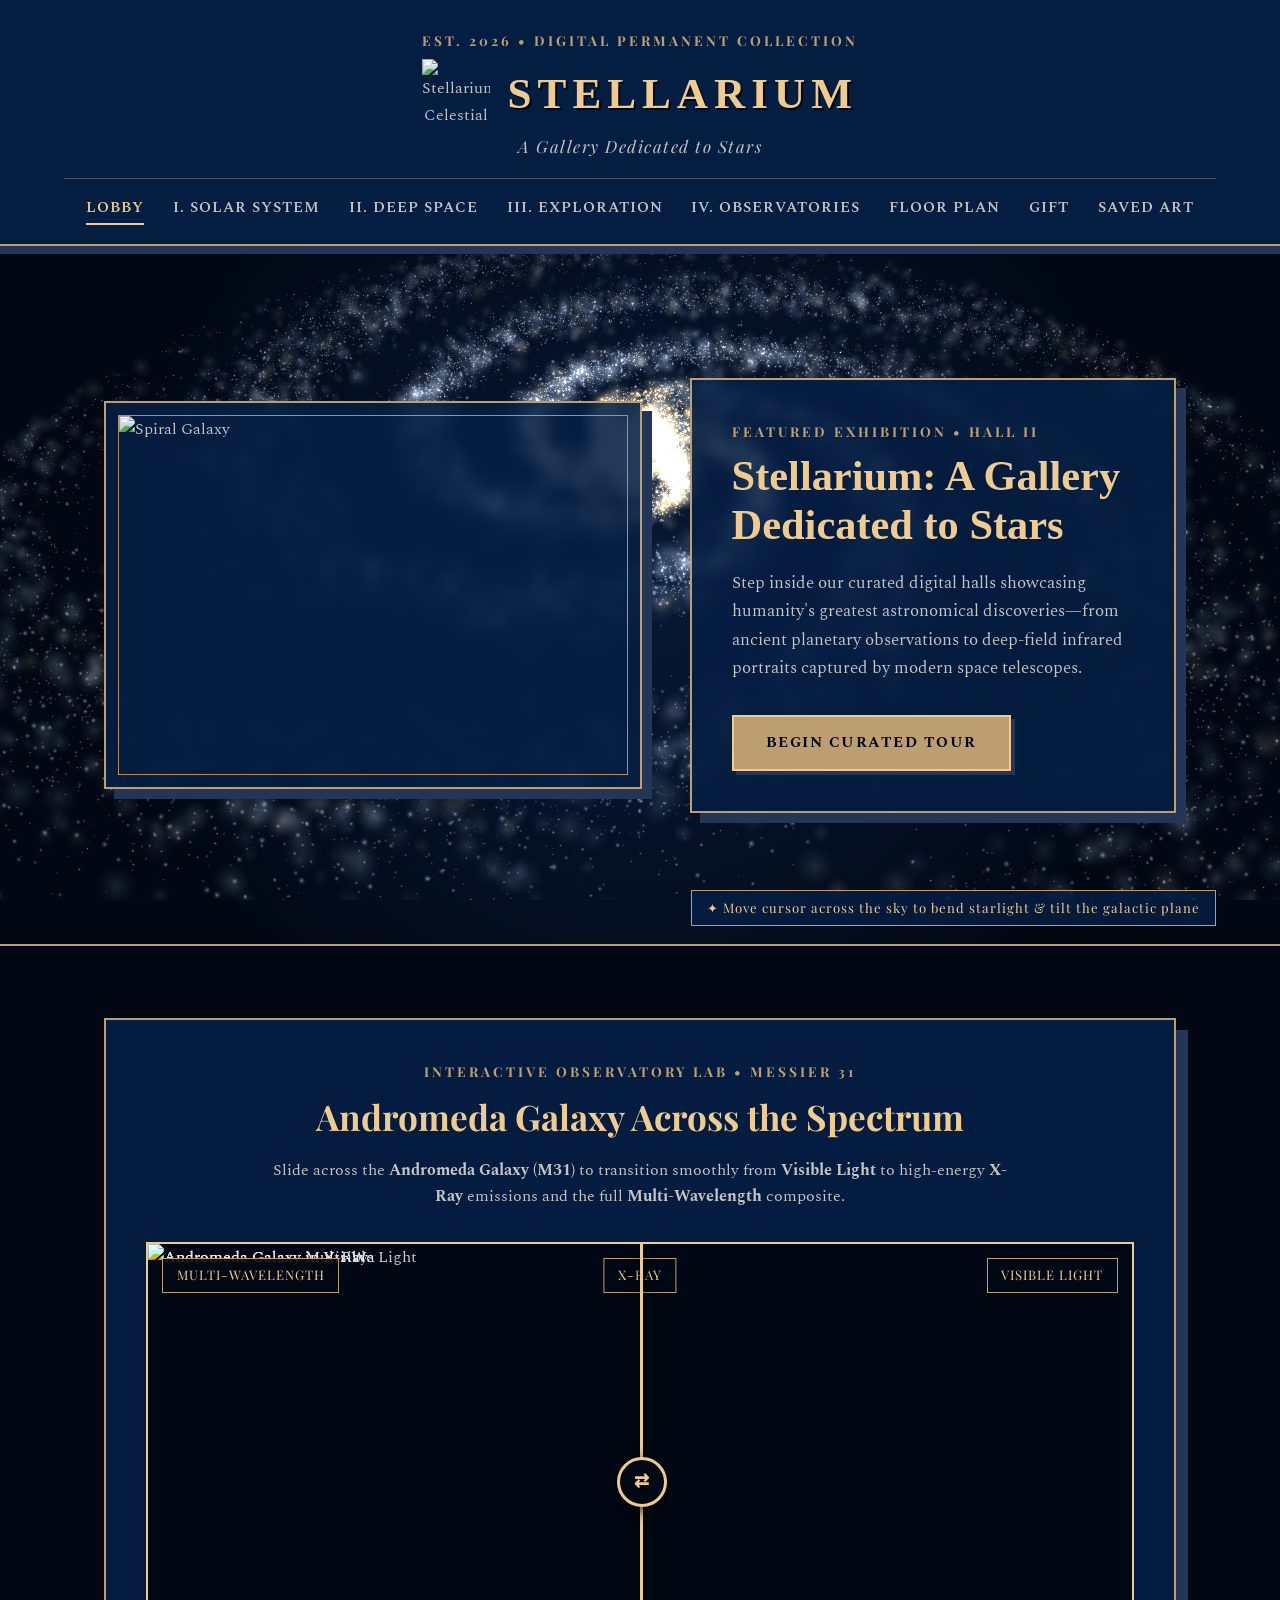
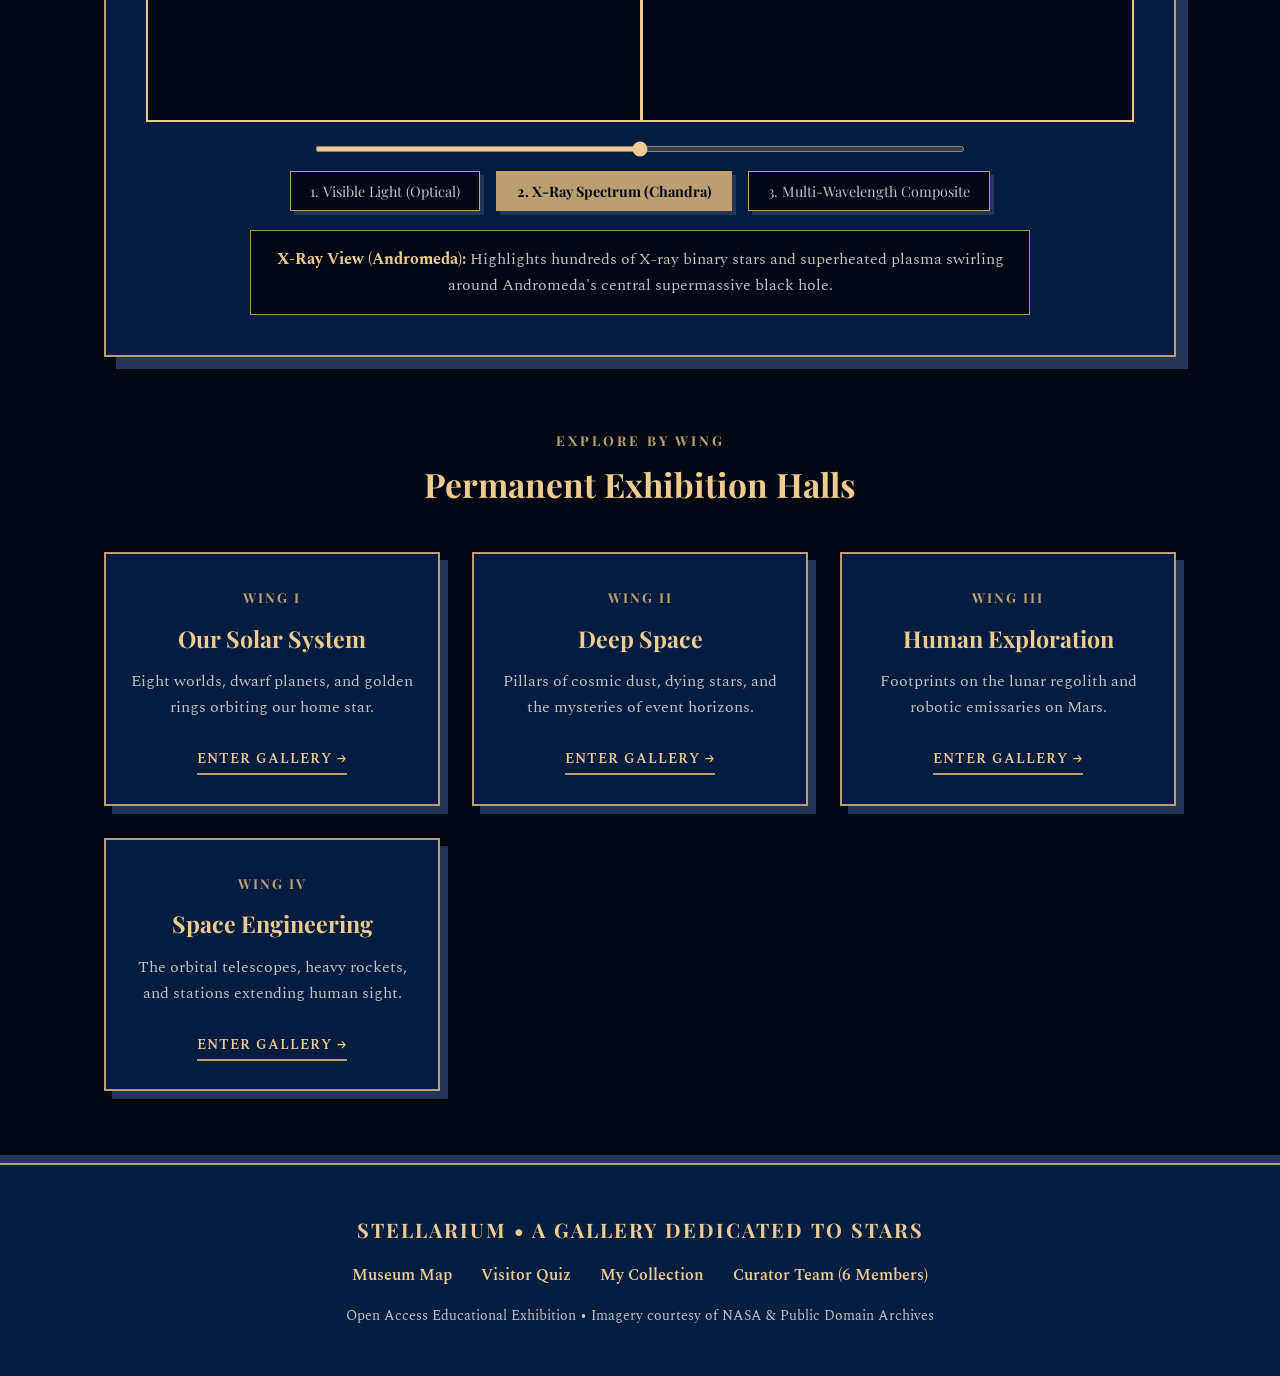
==== index.html @ 86d5f146 "Fixed navigation paths, added mobile hamburger menu, and refactored halls and curators to JS data" ====
<!DOCTYPE html>
<html lang="en">
<head>
  <meta charset="UTF-8" />
  <meta name="viewport" content="width=device-width, initial-scale=1.0" />
  <title>STELLARIUM | A Gallery Dedicated to Stars</title>

  <!-- Google Fonts: Playfair Display & Spectral -->
  <link rel="preconnect" href="https://fonts.googleapis.com">
  <link rel="preconnect" href="https://fonts.gstatic.com" crossorigin>
  <link href="https://fonts.googleapis.com/css2?family=Playfair+Display:ital,wght@0,500;0,700;1,400&family=Spectral:ital,wght@0,400;0,600;1,400&display=swap" rel="stylesheet">

  <!-- Separated Stylesheet -->
  <link rel="stylesheet" href="css/styles.css" />
</head>
<body>

  <!-- FULL-BLEED SPIRAL GALAXY CANVAS (SILVER PLATE + GOLDEN SPOTS) -->
  <canvas id="galaxy-webgl-canvas" aria-hidden="true"></canvas>

  <header>
    <div class="subtitle">Est. 2026 • Digital Permanent Collection</div>
    <div class="brand-lockup">
      <div class="logo-frame" id="logoContainer">
        <!-- Loads image_d9ae09.png and converts black ink on white into transparent Golden Egg emblem -->
        <img id="rawLogoImg" src="images/image_d9ae09.jpeg" alt="Stellarium Celestial Ring Logo">
      </div>
      <div class="brand">STELLARIUM</div>
    </div>
    <div class="tagline">A Gallery Dedicated to Stars</div>
    <button
      type="button"
      class="nav-toggle"
      id="navToggle"
      aria-expanded="false"
      aria-controls="primaryNav"
      aria-label="Toggle navigation menu"
    >
      <span class="nav-toggle-bars" aria-hidden="true">
        <span></span>
        <span></span>
        <span></span>
      </span>
      <span class="nav-toggle-label">Menu</span>
    </button>
    <nav id="primaryNav" aria-label="Primary museum navigation">
      <a href="index.html" class="active">Lobby</a>
      <a href="pages/solar-system.html">I. Solar System</a>
      <a href="pages/deep-space.html">II. Deep Space</a>
      <a href="pages/exploration.html">III. Exploration</a>
      <a href="pages/telescopes.html">IV. Observatories</a>
      <a href="pages/map.html">Floor Plan</a>
      <a href="pages/gift.html">Gift</a>
      <a href="pages/my-collection.html">Saved Art</a>
    </nav>
  </header>

  <!-- LARGE INTERACTIVE GALAXY STAGE + HERO OVERLAY -->
  <section class="galaxy-hero-stage">
    <div class="hero-split">
      <div class="hero-frame">
        <img src="https://images.unsplash.com/photo-1543722530-d2c3201371e7?auto=format&fit=crop&w=900&q=80" alt="Spiral Galaxy">
      </div>
      <div class="hero-text">
        <div class="subtitle">Featured Exhibition • Hall II</div>
        <h1>Stellarium: A Gallery Dedicated to Stars</h1>
        <p>Step inside our curated digital halls showcasing humanity's greatest astronomical discoveries—from ancient planetary observations to deep-field infrared portraits captured by modern space telescopes.</p>
        <a href="pages/gift.html" class="gold-btn">Begin Curated Tour</a>
      </div>
    </div>
    <div class="galaxy-hud-badge">✦ Move cursor across the sky to bend starlight &amp; tilt the galactic plane</div>
  </section>

  <!-- INTERACTIVE MULTI-WAVELENGTH EXPLORER: ANDROMEDA GALAXY (M31) -->
  <section class="wavelength-section">
    <div class="wavelength-panel">
      <div class="wavelength-header">
        <div class="subtitle">Interactive Observatory Lab • Messier 31</div>
        <h2>Andromeda Galaxy Across the Spectrum</h2>
        <p>Slide across the <strong>Andromeda Galaxy (M31)</strong> to transition smoothly from <strong>Visible Light</strong> to high-energy <strong>X-Ray</strong> emissions and the full <strong>Multi-Wavelength</strong> composite.</p>
      </div>

      <div class="spectrum-viewer" id="spectrumViewer">
        <!-- Base Layer (Right Side): Visible Light -->
        <div class="spectrum-layer">
          <img class="img-visible" src="https://images.unsplash.com/photo-1506703719100-a0f3a48c0f86?auto=format&fit=crop&w=1500&q=85" alt="Andromeda Galaxy in Visible Light">
        </div>

        <!-- Middle Layer: X-Ray Spectrum -->
        <div class="spectrum-layer" id="layerXray">
          <img class="img-xray" src="https://images.unsplash.com/photo-1506703719100-a0f3a48c0f86?auto=format&fit=crop&w=1500&q=85" alt="Andromeda Galaxy in X-Ray">
        </div>

        <!-- Top Layer (Left Side): Multi-Wavelength Composite -->
        <div class="spectrum-layer" id="layerMulti">
          <img class="img-multi" src="https://images.unsplash.com/photo-1506703719100-a0f3a48c0f86?auto=format&fit=crop&w=1500&q=85" alt="Andromeda Galaxy Multi-Wavelength Composite">
        </div>

        <!-- Corner Spectrum Indicators -->
        <span class="zone-badge badge-left">Multi-Wavelength</span>
        <span class="zone-badge badge-center">X-Ray</span>
        <span class="zone-badge badge-right">Visible Light</span>

        <!-- Draggable Golden Divider Handle -->
        <div class="slider-divider" id="sliderDivider">
          <div class="slider-knob">⇄</div>
        </div>
      </div>

      <div class="spectrum-controls">
        <input type="range" min="0" max="100" step="0.1" value="50" class="range-track" id="spectrumRange" aria-label="Andromeda wavelength spectrum slider">
        
        <div class="spectrum-tabs">
          <button type="button" class="spec-btn" onclick="setTargetSpectrum(12)">1. Visible Light (Optical)</button>
          <button type="button" class="spec-btn active" onclick="setTargetSpectrum(50)">2. X-Ray Spectrum (Chandra)</button>
          <button type="button" class="spec-btn" onclick="setTargetSpectrum(88)">3. Multi-Wavelength Composite</button>
        </div>

        <div class="spectrum-caption" id="spectrumCaption">
          <strong style="color: #F0CB90;">X-Ray View (Andromeda):</strong> Highlights hundreds of X-ray binary stars and superheated plasma swirling around Andromeda's central supermassive black hole.
        </div>
      </div>
    </div>
  </section>

  <section class="rooms">
    <div class="rooms-header">
      <div class="subtitle">Explore By Wing</div>
      <h2>Permanent Exhibition Halls</h2>
    </div>
    <div class="room-list" id="roomList" aria-live="polite"></div>
  </section>

  <footer>
    <h3 style="letter-spacing: 2px; font-size: 1.25rem;">STELLARIUM • A GALLERY DEDICATED TO STARS</h3>
    <div class="footer-links">
      <a href="pages/map.html">Museum Map</a>
      <a href="pages/quiz.html">Visitor Quiz</a>
      <a href="pages/my-collection.html">My Collection</a>
      <a href="pages/about.html">Curator Team (6 Members)</a>
    </div>
    <p style="font-size: 0.88rem;">Open Access Educational Exhibition • Imagery courtesy of NASA &amp; Public Domain Archives</p>
  </footer>

  <!-- Exhibition Hall & Interactive Gallery Scripts -->
  <script src="js/app.js"></script>

</body>
</html>
---- css/styles.css ----
:root {
  --bg-abyss: #010814;       /* Deep dark black with a hint of blue */
  --panel-oxford: #041E42;   /* Oxford Blue / Night Sky for panels */
  --text-silver: #C4C4C4;    /* Silver Plate text */
  --gold-main: #BC9E70;      /* Golden Egg border */
  --gold-light: #F0CB90;     /* Golden Egg highlight */
  --gold-dark: #B39053;      /* Golden Egg deep */
  --shadow-thick: #233658;   /* Thick architectural shadow */
}

* {
  box-sizing: border-box;
  margin: 0;
  padding: 0;
}

/* Default Body Text: Spectral */
body {
  font-family: 'Spectral', Georgia, serif;
  background-color: var(--bg-abyss);
  color: var(--text-silver);
  line-height: 1.65;
  overflow-x: hidden;
}

/* Main Heading Titles: Times New Roman */
h1, .brand {
  font-family: 'Times New Roman', Times, serif;
  color: var(--gold-light);
}

/* Subheadings: Playfair Display */
h2, h3, h4, .subtitle, .room-num {
  font-family: 'Playfair Display', Georgia, serif;
  color: var(--gold-light);
}

a {
  color: inherit;
  text-decoration: none;
}

/* Visible Keyboard Focus States */
a:focus-visible,
button:focus-visible,
input:focus-visible,
[tabindex]:focus-visible {
  outline: 2px solid var(--gold-light);
  outline-offset: 3px;
  box-shadow: 0 0 0 4px var(--bg-abyss);
}

/* HEADER: Stacked Centered Museum Masthead */
header {
  position: relative;
  z-index: 20;
  text-align: center;
  padding: 1.8rem 5% 1.2rem;
  border-bottom: 2px solid var(--gold-main);
  background-color: var(--panel-oxford);
  box-shadow: 0 8px 0 var(--shadow-thick);
}

.subtitle {
  font-size: 0.85rem;
  letter-spacing: 3px;
  text-transform: uppercase;
  font-weight: 700;
  color: var(--gold-main);
}

/* Logo + Title Lockup */
.brand-lockup {
  display: inline-flex;
  align-items: center;
  justify-content: center;
  gap: 1.1rem;
  margin: 0.4rem 0 0.25rem;
}

.logo-frame {
  width: 68px;
  height: 68px;
  display: flex;
  align-items: center;
  justify-content: center;
  flex-shrink: 0;
}

.logo-frame img,
.logo-frame canvas {
  width: 100%;
  height: 100%;
  object-fit: contain;
  display: block;
  transition: transform 0.6s ease;
}

.brand-lockup:hover .logo-frame img,
.brand-lockup:hover .logo-frame canvas {
  transform: rotate(15deg) scale(1.06);
}

.brand {
  font-size: 2.7rem;
  letter-spacing: 6px;
  margin: 0;
  font-weight: bold;
  text-shadow: 2px 2px 0 var(--bg-abyss);
}

.tagline {
  font-family: 'Playfair Display', Georgia, serif;
  font-style: italic;
  color: var(--text-silver);
  font-size: 1.05rem;
  letter-spacing: 1.5px;
  margin-bottom: 1.1rem;
}

/* Hamburger Toggle (Hidden on Desktop, Shown < 850px) */
.nav-toggle {
  display: none;
  align-items: center;
  justify-content: center;
  gap: 0.65rem;
  margin: 0.35rem auto 0;
  padding: 0.55rem 1.25rem;
  background-color: var(--bg-abyss);
  color: var(--gold-light);
  border: 2px solid var(--gold-main);
  box-shadow: 4px 4px 0 var(--shadow-thick);
  font-family: 'Playfair Display', Georgia, serif;
  font-size: 0.9rem;
  font-weight: 700;
  letter-spacing: 1.5px;
  text-transform: uppercase;
  cursor: pointer;
  transition: background-color 0.2s ease, color 0.2s ease, border-color 0.2s ease;
}

.nav-toggle:hover,
.nav-toggle[aria-expanded="true"] {
  background-color: var(--gold-main);
  color: var(--bg-abyss);
  border-color: var(--gold-light);
}

.nav-toggle:focus-visible {
  outline: 2px solid var(--gold-light);
  outline-offset: 3px;
  box-shadow: 0 0 0 4px var(--bg-abyss), 4px 4px 0 var(--shadow-thick);
}

.nav-toggle-bars {
  display: inline-flex;
  flex-direction: column;
  justify-content: space-between;
  width: 18px;
  height: 13px;
}

.nav-toggle-bars span {
  display: block;
  width: 100%;
  height: 2px;
  background-color: currentColor;
  transition: transform 0.22s ease, opacity 0.22s ease;
}

.nav-toggle[aria-expanded="true"] .nav-toggle-bars span:nth-child(1) {
  transform: translateY(5.5px) rotate(45deg);
}

.nav-toggle[aria-expanded="true"] .nav-toggle-bars span:nth-child(2) {
  opacity: 0;
}

.nav-toggle[aria-expanded="true"] .nav-toggle-bars span:nth-child(3) {
  transform: translateY(-5.5px) rotate(-45deg);
}

nav {
  display: flex;
  justify-content: center;
  flex-wrap: wrap;
  gap: 1.8rem;
  padding-top: 1rem;
  border-top: 1px solid rgba(240, 203, 144, 0.3);
  font-family: 'Spectral', serif;
  font-size: 0.95rem;
  font-weight: 600;
  letter-spacing: 1px;
  text-transform: uppercase;
}

nav a {
  color: var(--text-silver);
  transition: 0.2s;
  padding-bottom: 3px;
  border-bottom: 2px solid transparent;
}

nav a:hover,
nav a.active,
nav a:focus-visible {
  color: var(--gold-light);
  border-bottom-color: var(--gold-light);
}

/* LARGE INTERACTIVE GALAXY HERO STAGE */
.galaxy-hero-stage {
  position: relative;
  width: 100%;
  min-height: 700px;
  display: flex;
  align-items: center;
  justify-content: center;
  border-bottom: 2px solid var(--gold-main);
  overflow: hidden;
  background: radial-gradient(circle at 50% 48%, #071936 0%, var(--bg-abyss) 72%);
}

#galaxy-webgl-canvas {
  position: fixed;
  top: 0;
  left: 0;
  width: 100vw;
  height: 100vh;
  z-index: 1;
  pointer-events: none;
  display: block;
}

.galaxy-hud-badge {
  position: absolute;
  bottom: 18px;
  right: 5%;
  z-index: 6;
  background: rgba(4, 30, 66, 0.85);
  border: 1px solid var(--gold-main);
  padding: 0.4rem 0.95rem;
  font-size: 0.82rem;
  letter-spacing: 1px;
  color: var(--gold-light);
  font-family: 'Playfair Display', serif;
  pointer-events: none;
}

/* SPLIT FEATURE HERO OVERLAYING THE SPIRAL GALAXY */
.hero-split {
  position: relative;
  z-index: 5;
  max-width: 1200px;
  width: 100%;
  margin: 3.5rem auto;
  padding: 0 5%;
  display: grid;
  grid-template-columns: 1.05fr 0.95fr;
  gap: 3rem;
  align-items: center;
}

.hero-frame {
  border: 2px solid var(--gold-main);
  padding: 12px;
  background: rgba(4, 30, 66, 0.88);
  backdrop-filter: blur(6px);
  box-shadow: 10px 10px 0 var(--shadow-thick);
}

.hero-frame img {
  width: 100%;
  display: block;
  height: 360px;
  object-fit: cover;
  border: 1px solid var(--gold-dark);
}

/* Text panels in Oxford Blue (#041E42) with Golden Egg border & Thick #233658 Shadow */
.hero-text {
  background: rgba(4, 30, 66, 0.88);
  backdrop-filter: blur(6px);
  border: 2px solid var(--gold-main);
  padding: 2.5rem;
  box-shadow: 10px 10px 0 var(--shadow-thick);
}

.hero-text h1 {
  font-size: 2.65rem;
  line-height: 1.15;
  margin: 0.6rem 0 1.2rem;
}

.hero-text p {
  color: var(--text-silver);
  margin-bottom: 2rem;
  font-size: 1.08rem;
}

.gold-btn {
  display: inline-block;
  padding: 0.85rem 2rem;
  border: 2px solid var(--gold-light);
  background: var(--gold-main);
  color: var(--bg-abyss);
  font-family: 'Spectral', serif;
  font-size: 0.95rem;
  font-weight: 700;
  letter-spacing: 1.5px;
  text-transform: uppercase;
  transition: 0.25s;
  box-shadow: 4px 4px 0 var(--shadow-thick);
  cursor: pointer;
}

.gold-btn:hover {
  background: var(--gold-light);
  transform: translate(-2px, -2px);
  box-shadow: 6px 6px 0 var(--shadow-thick);
}

/* VIEWSPACE-INSPIRED MULTI-WAVELENGTH SLIDER SECTION */
.wavelength-section {
  position: relative;
  z-index: 5;
  max-width: 1200px;
  margin: 4.5rem auto;
  padding: 0 5%;
}

.wavelength-panel {
  background: rgba(4, 30, 66, 0.94);
  border: 2px solid var(--gold-main);
  padding: 2.5rem;
  box-shadow: 12px 12px 0 var(--shadow-thick);
}

.wavelength-header {
  text-align: center;
  max-width: 760px;
  margin: 0 auto 2rem;
}

.wavelength-header h2 {
  font-size: 2.2rem;
  margin: 0.3rem 0 0.7rem;
}

.spectrum-viewer {
  position: relative;
  width: 100%;
  height: 480px;
  border: 2px solid var(--gold-light);
  overflow: hidden;
  user-select: none;
  -webkit-user-select: none;
  background: var(--bg-abyss);
  cursor: ew-resize;
  touch-action: pan-y;
}

.spectrum-layer {
  position: absolute;
  inset: 0;
  width: 100%;
  height: 100%;
  will-change: clip-path;
}

.spectrum-layer img {
  width: 100%;
  height: 100%;
  object-fit: cover;
  display: block;
  pointer-events: none;
}

/* Andromeda Galaxy Spectrum Treatments */
.img-visible {
  filter: contrast(1.06) saturate(1.1) brightness(1.02);
}

.img-xray {
  filter: hue-rotate(190deg) saturate(2.5) contrast(1.38) brightness(1.08);
}

.img-multi {
  filter: hue-rotate(315deg) saturate(2.05) contrast(1.3) brightness(1.08);
}

/* Spectrum Zone Labels inside the viewer */
.zone-badge {
  position: absolute;
  top: 14px;
  padding: 0.35rem 0.85rem;
  background: rgba(1, 8, 20, 0.88);
  border: 1px solid var(--gold-main);
  color: var(--gold-light);
  font-family: 'Playfair Display', serif;
  font-size: 0.82rem;
  letter-spacing: 1px;
  text-transform: uppercase;
  pointer-events: none;
  z-index: 5;
}

.badge-left { left: 14px; }
.badge-center { left: 50%; transform: translateX(-50%); }
.badge-right { right: 14px; }

/* Draggable Golden Divider Handle */
.slider-divider {
  position: absolute;
  top: 0;
  bottom: 0;
  left: 50%;
  width: 3px;
  background: var(--gold-light);
  box-shadow: 0 0 14px rgba(0, 0, 0, 0.9);
  z-index: 10;
  pointer-events: none;
  will-change: left;
}

.slider-knob {
  position: absolute;
  top: 50%;
  left: 50%;
  transform: translate(-50%, -50%);
  width: 50px;
  height: 50px;
  border-radius: 50%;
  background: var(--bg-abyss);
  border: 3px solid var(--gold-light);
  color: var(--gold-light);
  display: flex;
  align-items: center;
  justify-content: center;
  font-weight: bold;
  font-size: 1.15rem;
  box-shadow: 0 4px 16px rgba(0, 0, 0, 0.8);
  transition: transform 0.2s ease, background-color 0.2s ease;
}

.spectrum-viewer:hover .slider-knob,
.spectrum-viewer.dragging .slider-knob {
  transform: translate(-50%, -50%) scale(1.1);
  background: var(--panel-oxford);
}

/* Controls & Live Wavelength Description */
.spectrum-controls {
  margin-top: 1.5rem;
  display: flex;
  flex-direction: column;
  align-items: center;
  gap: 1.2rem;
}

.range-track {
  width: 100%;
  max-width: 650px;
  accent-color: var(--gold-light);
  cursor: pointer;
  height: 6px;
}

.spectrum-tabs {
  display: flex;
  gap: 1rem;
  flex-wrap: wrap;
  justify-content: center;
}

.spec-btn {
  background: var(--bg-abyss);
  color: var(--text-silver);
  border: 1px solid var(--gold-main);
  padding: 0.55rem 1.2rem;
  font-family: 'Playfair Display', serif;
  font-size: 0.9rem;
  cursor: pointer;
  transition: 0.2s;
  box-shadow: 4px 4px 0 var(--shadow-thick);
}

.spec-btn.active, .spec-btn:hover {
  background: var(--gold-main);
  color: var(--bg-abyss);
  font-weight: 700;
}

.spectrum-caption {
  text-align: center;
  max-width: 780px;
  background: var(--bg-abyss);
  border: 1px solid var(--gold-dark);
  padding: 1rem 1.5rem;
  font-size: 0.98rem;
  color: var(--text-silver);
}

/* GALLERY ROOMS */
.rooms {
  position: relative;
  z-index: 5;
  max-width: 1200px;
  margin: 4.5rem auto;
  padding: 0 5%;
}

.rooms-header {
  text-align: center;
  margin-bottom: 2.5rem;
}

.rooms-header h2 {
  font-size: 2.1rem;
  margin-top: 0.3rem;
}

.room-list {
  display: grid;
  grid-template-columns: repeat(auto-fit, minmax(250px, 1fr));
  gap: 2rem;
}

.room-card {
  background: rgba(4, 30, 66, 0.94);
  border: 2px solid var(--gold-main);
  padding: 2rem 1.5rem;
  text-align: center;
  box-shadow: 8px 8px 0 var(--shadow-thick);
  transition: transform 0.25s ease, box-shadow 0.25s ease;
}

.room-card:hover {
  transform: translate(-4px, -4px);
  border-color: var(--gold-light);
  box-shadow: 12px 12px 0 var(--shadow-thick);
}

.room-num {
  font-size: 0.85rem;
  letter-spacing: 2px;
  font-weight: 700;
  color: var(--gold-main);
}

.room-card h3 {
  font-size: 1.45rem;
  margin: 0.7rem 0;
}

.room-card p {
  color: var(--text-silver);
  font-size: 0.98rem;
  margin-bottom: 1.5rem;
}

.room-card a {
  color: var(--gold-light);
  font-weight: 600;
  font-size: 0.9rem;
  text-transform: uppercase;
  letter-spacing: 1px;
  border-bottom: 2px solid var(--gold-main);
  padding-bottom: 3px;
  transition: 0.2s;
}

.room-card a:hover {
  color: #ffffff;
  border-bottom-color: #ffffff;
}

/* SHARED EMPTY-STATE PLAQUE (Dynamic Grids / Filters) */
.empty-state {
  grid-column: 1 / -1;
  background: rgba(4, 30, 66, 0.94);
  border: 2px solid var(--gold-main);
  padding: 2.5rem 1.8rem;
  text-align: center;
  box-shadow: 8px 8px 0 var(--shadow-thick);
}

.empty-state h3 {
  font-size: 1.45rem;
  margin: 0.45rem 0 0.7rem;
}

.empty-state p {
  color: var(--text-silver);
  max-width: 560px;
  margin: 0 auto 1.35rem;
}

/* FOOTER: Minimalist Centered Museum Plaque */
footer {
  position: relative;
  z-index: 5;
  text-align: center;
  padding: 3rem 5%;
  margin-top: 4rem;
  border-top: 2px solid var(--gold-main);
  background: var(--panel-oxford);
  color: var(--text-silver);
  box-shadow: 0 -8px 0 var(--shadow-thick);
}

.footer-links {
  margin: 1rem 0;
  display: flex;
  justify-content: center;
  gap: 1.8rem;
  flex-wrap: wrap;
  font-weight: 600;
  color: var(--gold-light);
}

.footer-links a:hover {
  text-decoration: underline;
  text-underline-offset: 4px;
}

@media (max-width: 850px) {
  .nav-toggle {
    display: inline-flex;
  }

  nav {
    display: none;
    flex-direction: column;
    align-items: stretch;
    gap: 0;
    margin-top: 1rem;
    padding-top: 0.4rem;
  }

  nav.is-open {
    display: flex;
  }

  nav a {
    padding: 0.7rem 0.75rem;
    border-bottom: 1px solid rgba(240, 203, 144, 0.22);
  }

  nav a:last-child {
    border-bottom: none;
  }

  nav a:hover,
  nav a.active,
  nav a:focus-visible {
    background-color: rgba(1, 8, 20, 0.65);
    border-bottom-color: var(--gold-light);
  }

  .hero-split { grid-template-columns: 1fr; }
  .brand { font-size: 2rem; letter-spacing: 3px; }
  .logo-frame { width: 50px; height: 50px; }
  .spectrum-viewer { height: 320px; }
  .galaxy-hero-stage { min-height: auto; }
}
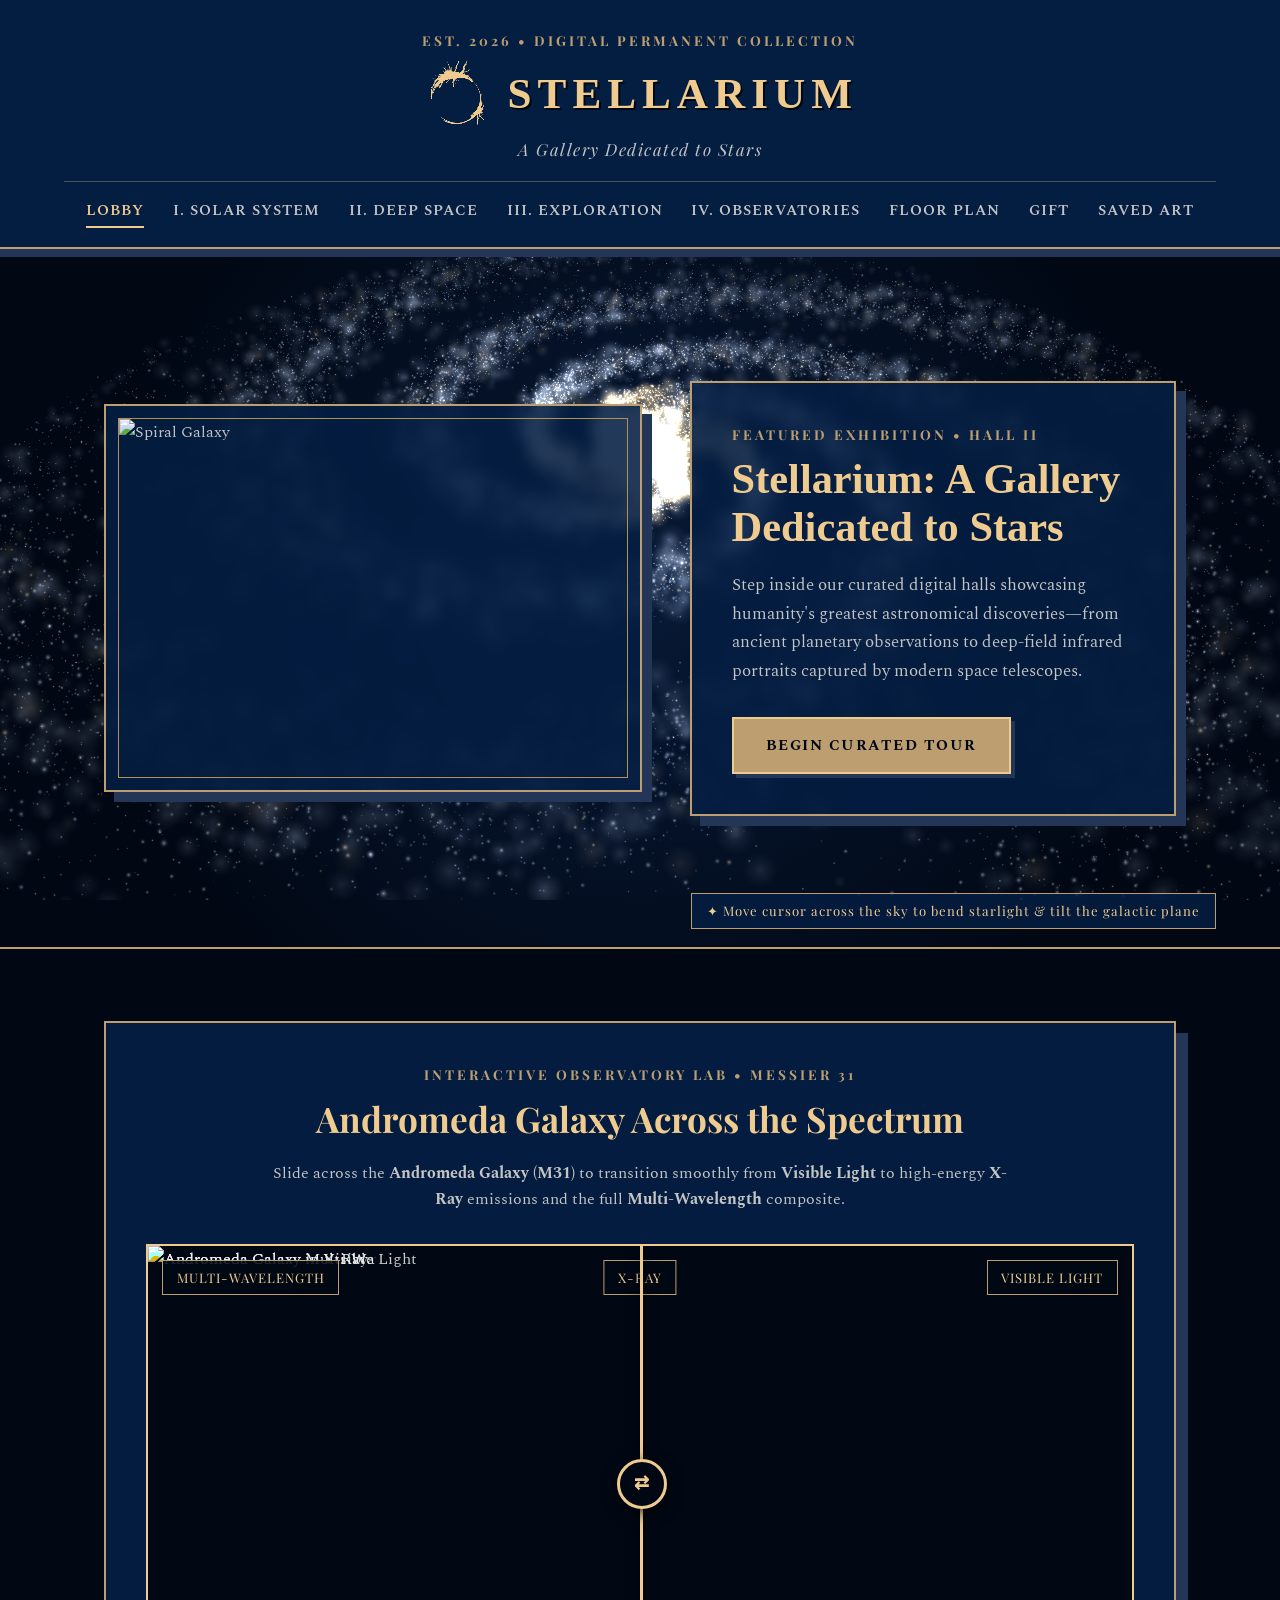
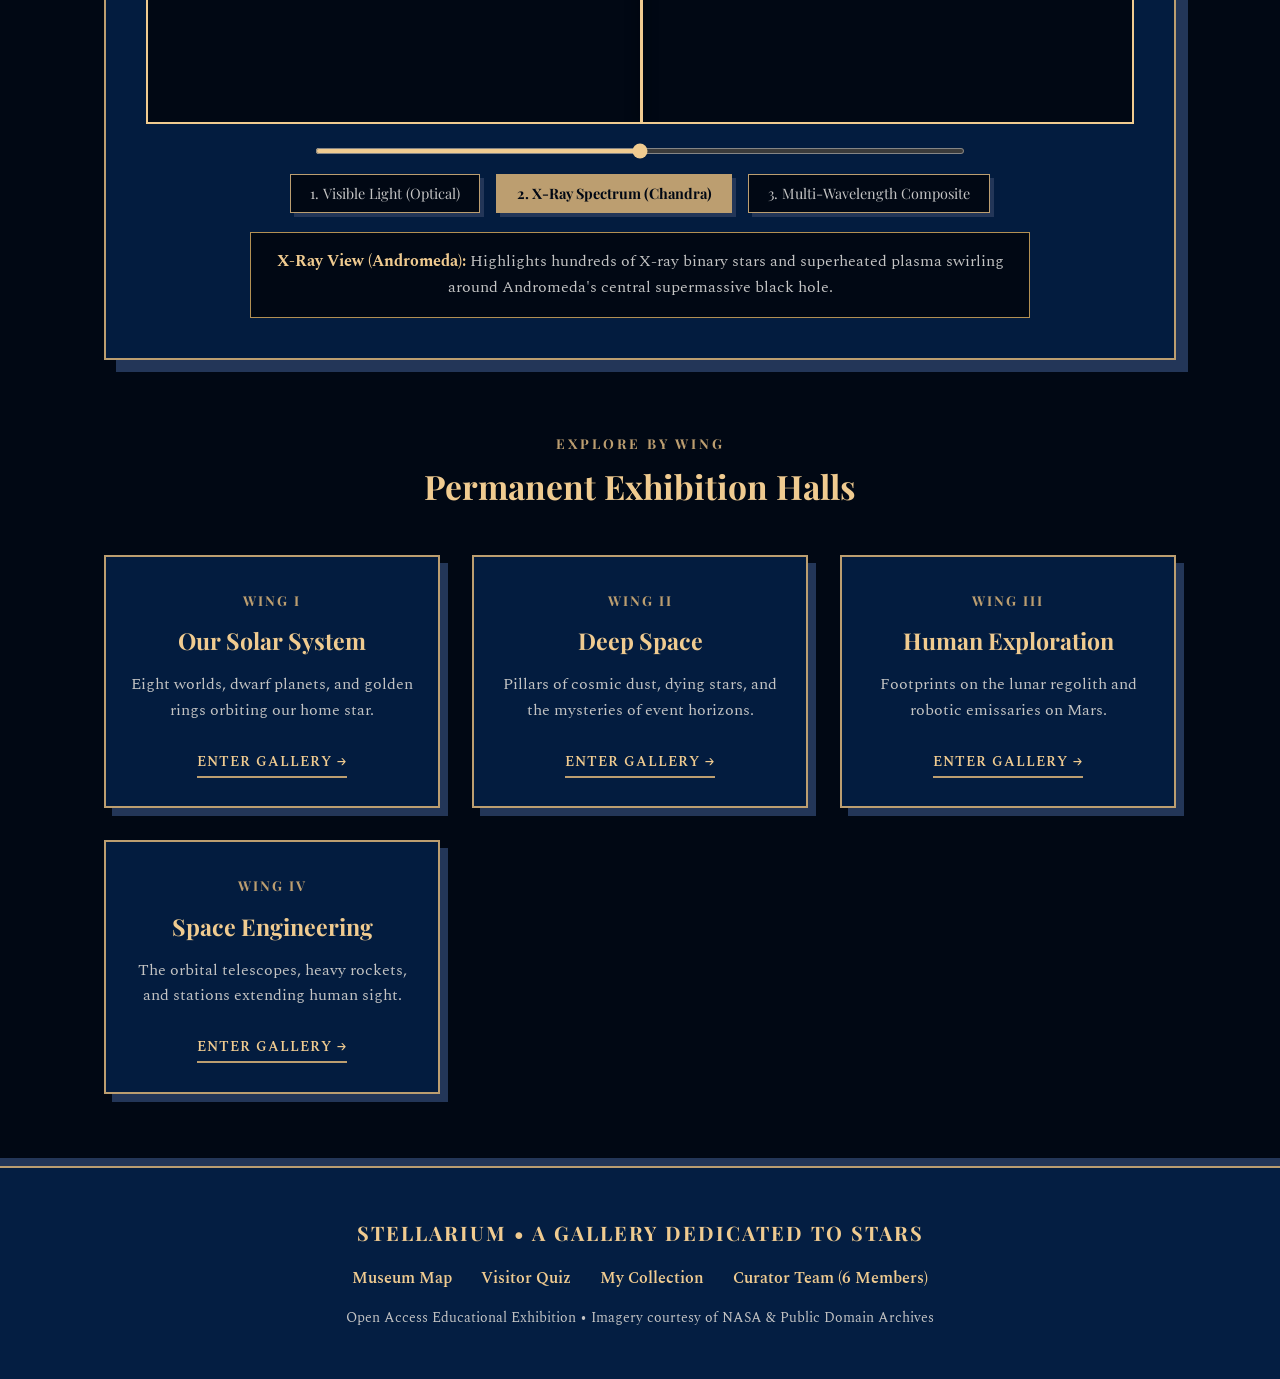
==== commit 89afc507: "Synced official logo.jpeg from main and updated HTML logo paths" ====
--- a/index.html
+++ b/index.html
@@ -23,7 +23,7 @@
     <div class="brand-lockup">
       <div class="logo-frame" id="logoContainer">
         <!-- Loads image_d9ae09.png and converts black ink on white into transparent Golden Egg emblem -->
-        <img id="rawLogoImg" src="images/image_d9ae09.jpeg" alt="Stellarium Celestial Ring Logo">
+        <img id="rawLogoImg" src="images/logo.jpeg" alt="Stellarium Celestial Ring Logo">
       </div>
       <div class="brand">STELLARIUM</div>
     </div>
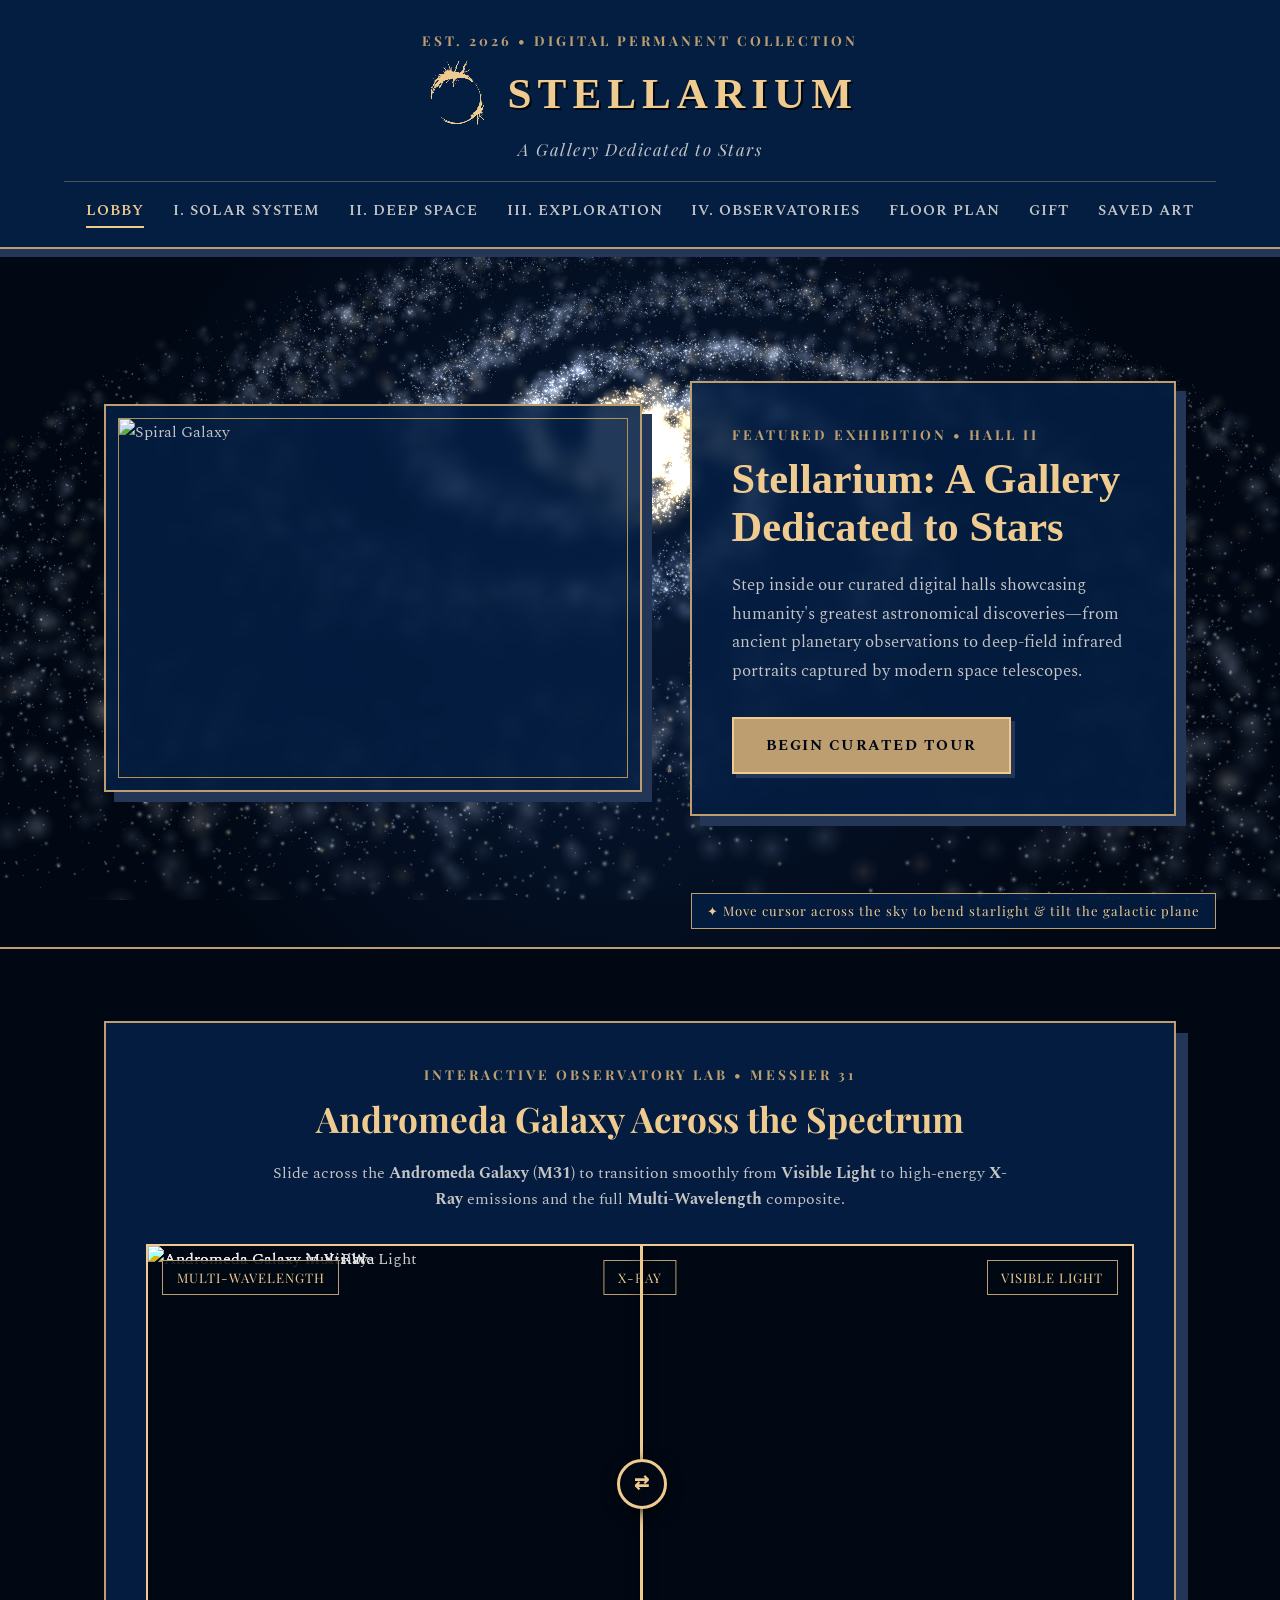
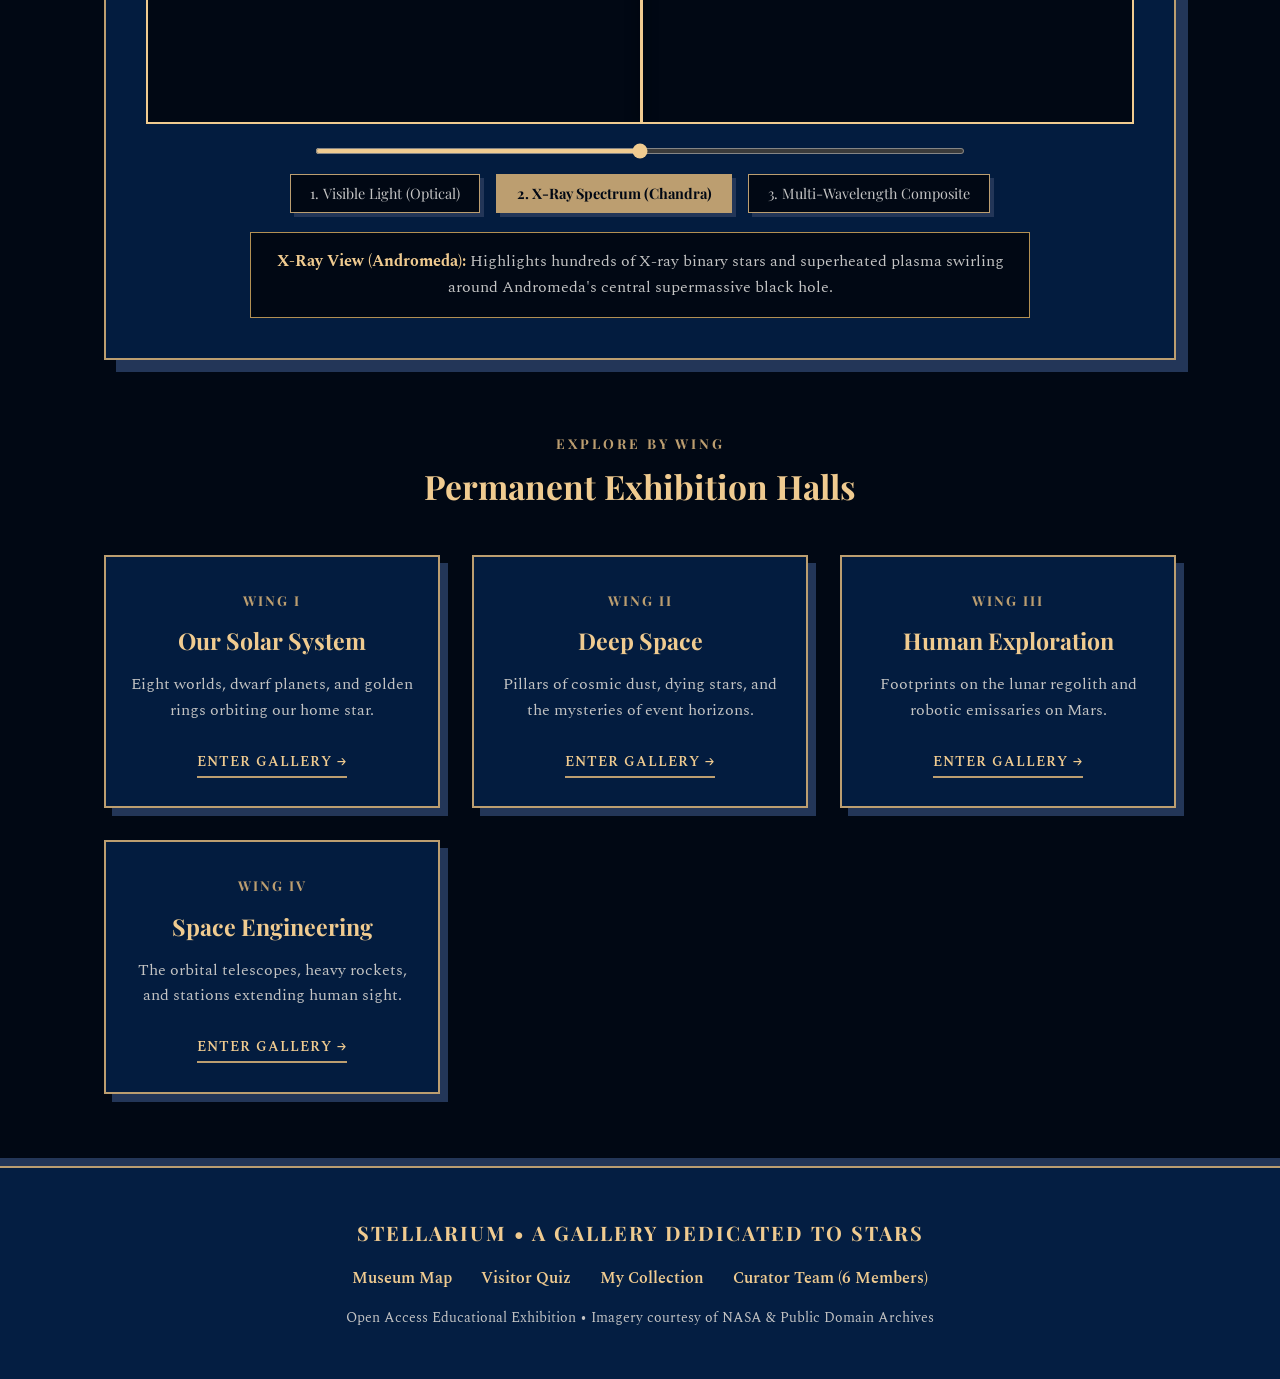
==== commit ee88bd73: "Split map UI into distinct panel cards and connected lobby tour button to floor map" ====
--- a/index.html
+++ b/index.html
@@ -65,7 +65,7 @@
         <div class="subtitle">Featured Exhibition • Hall II</div>
         <h1>Stellarium: A Gallery Dedicated to Stars</h1>
         <p>Step inside our curated digital halls showcasing humanity's greatest astronomical discoveries—from ancient planetary observations to deep-field infrared portraits captured by modern space telescopes.</p>
-        <a href="pages/gift.html" class="gold-btn">Begin Curated Tour</a>
+        <a href="pages/map.html" class="gold-btn">BEGIN CURATED TOUR</a>
       </div>
     </div>
     <div class="galaxy-hud-badge">✦ Move cursor across the sky to bend starlight &amp; tilt the galactic plane</div>
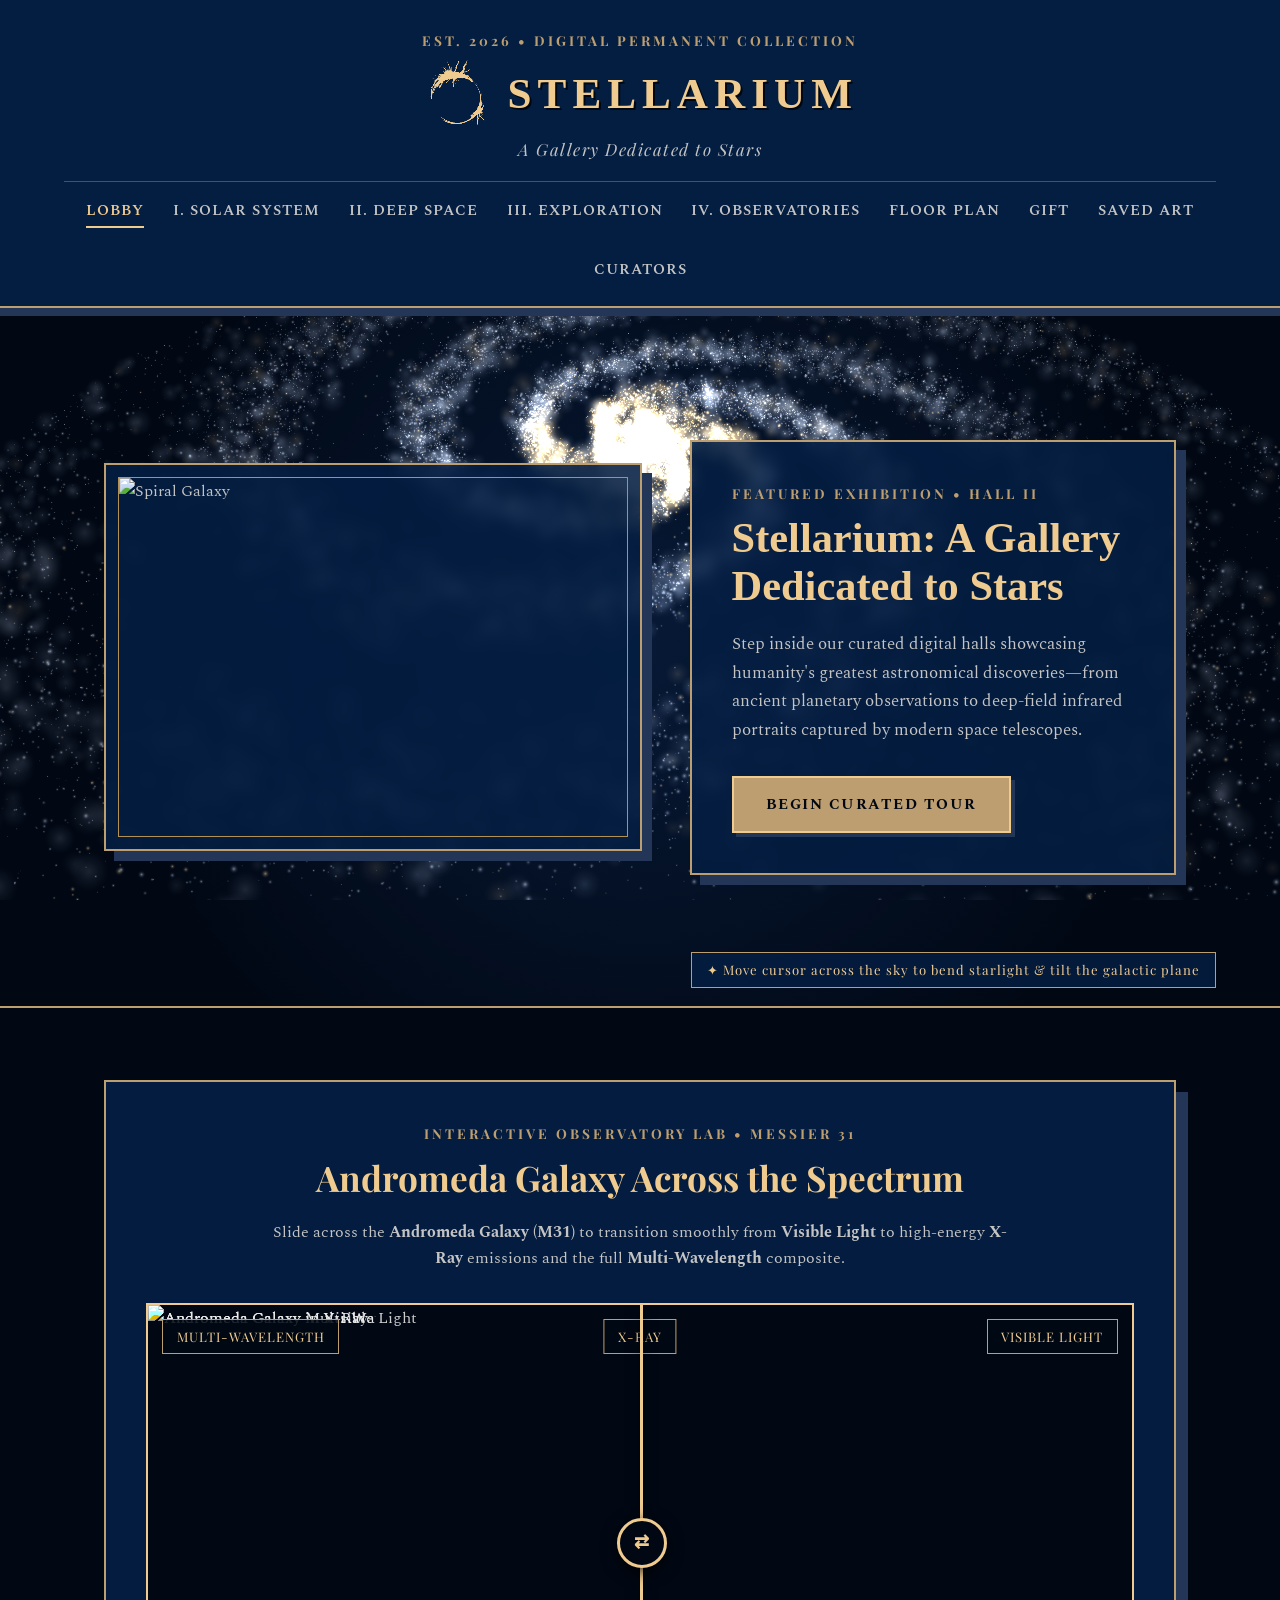
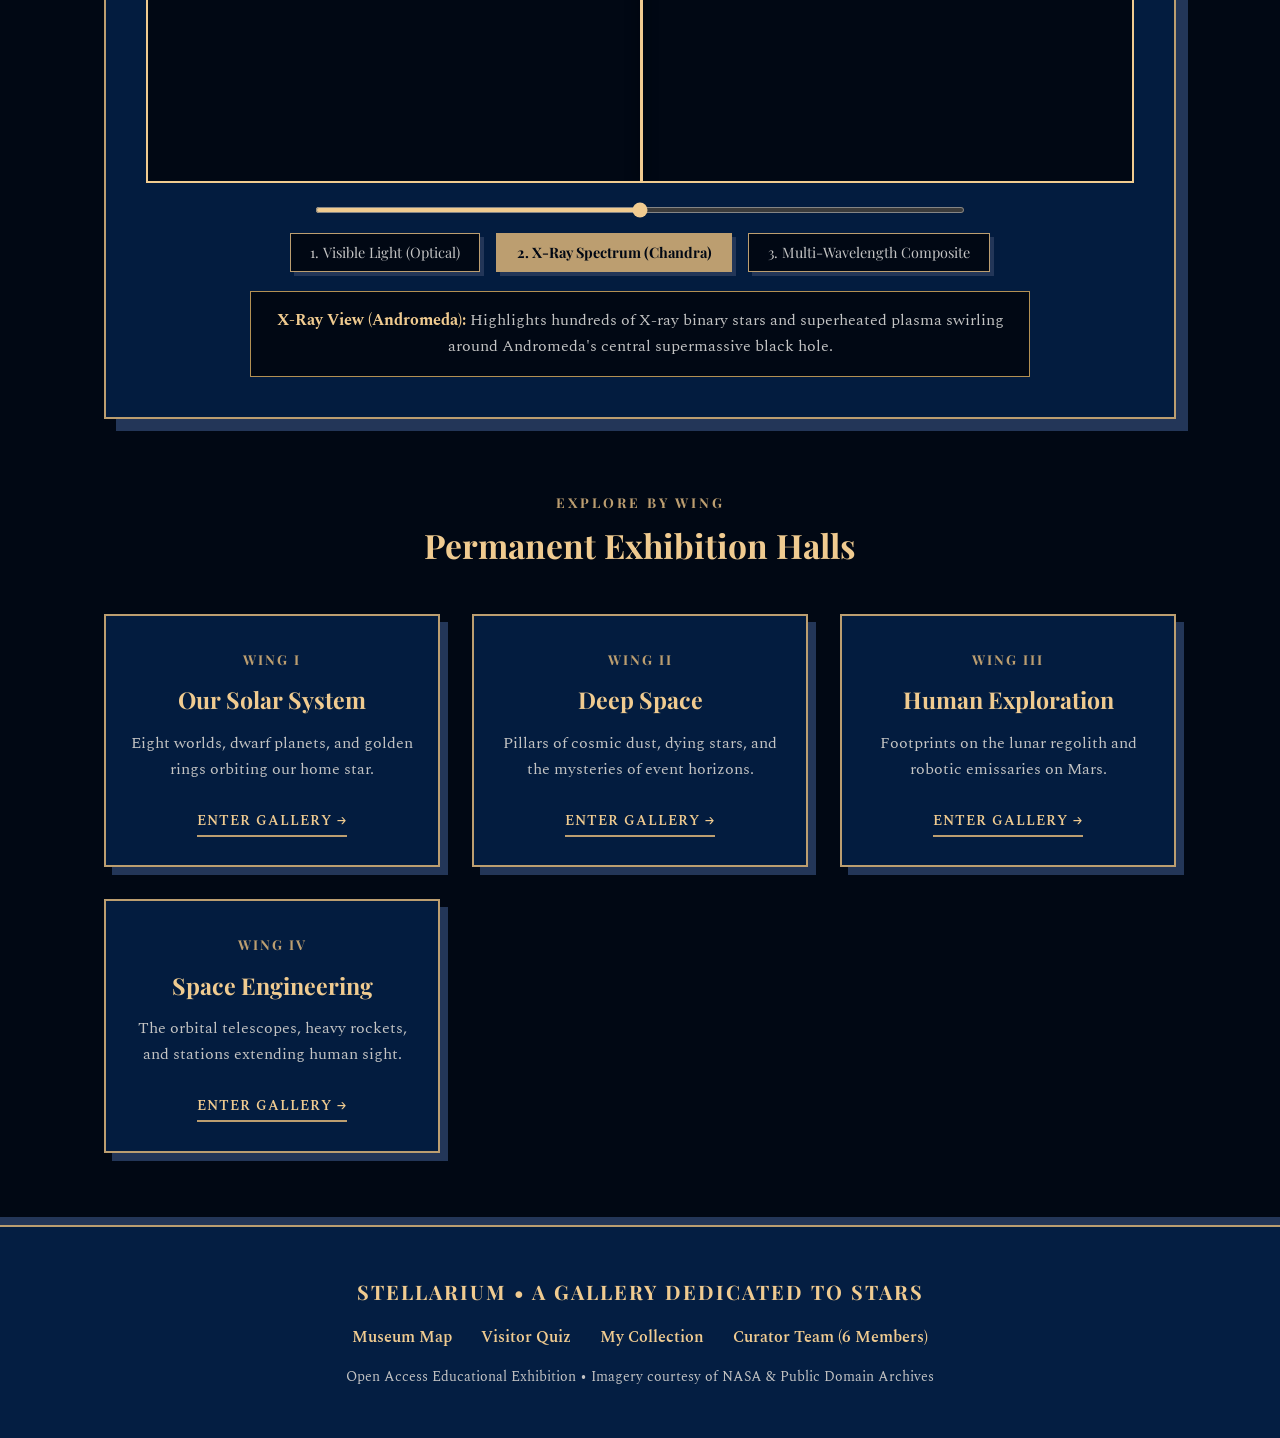
==== commit 73e9d969: "Resolved map.js merge conflict, added validated curator booking form, and updated navigation" ====
--- a/index.html
+++ b/index.html
@@ -52,6 +52,7 @@
       <a href="pages/map.html">Floor Plan</a>
       <a href="pages/gift.html">Gift</a>
       <a href="pages/my-collection.html">Saved Art</a>
+      <a href="pages/about.html">Curators</a>
     </nav>
   </header>
 
